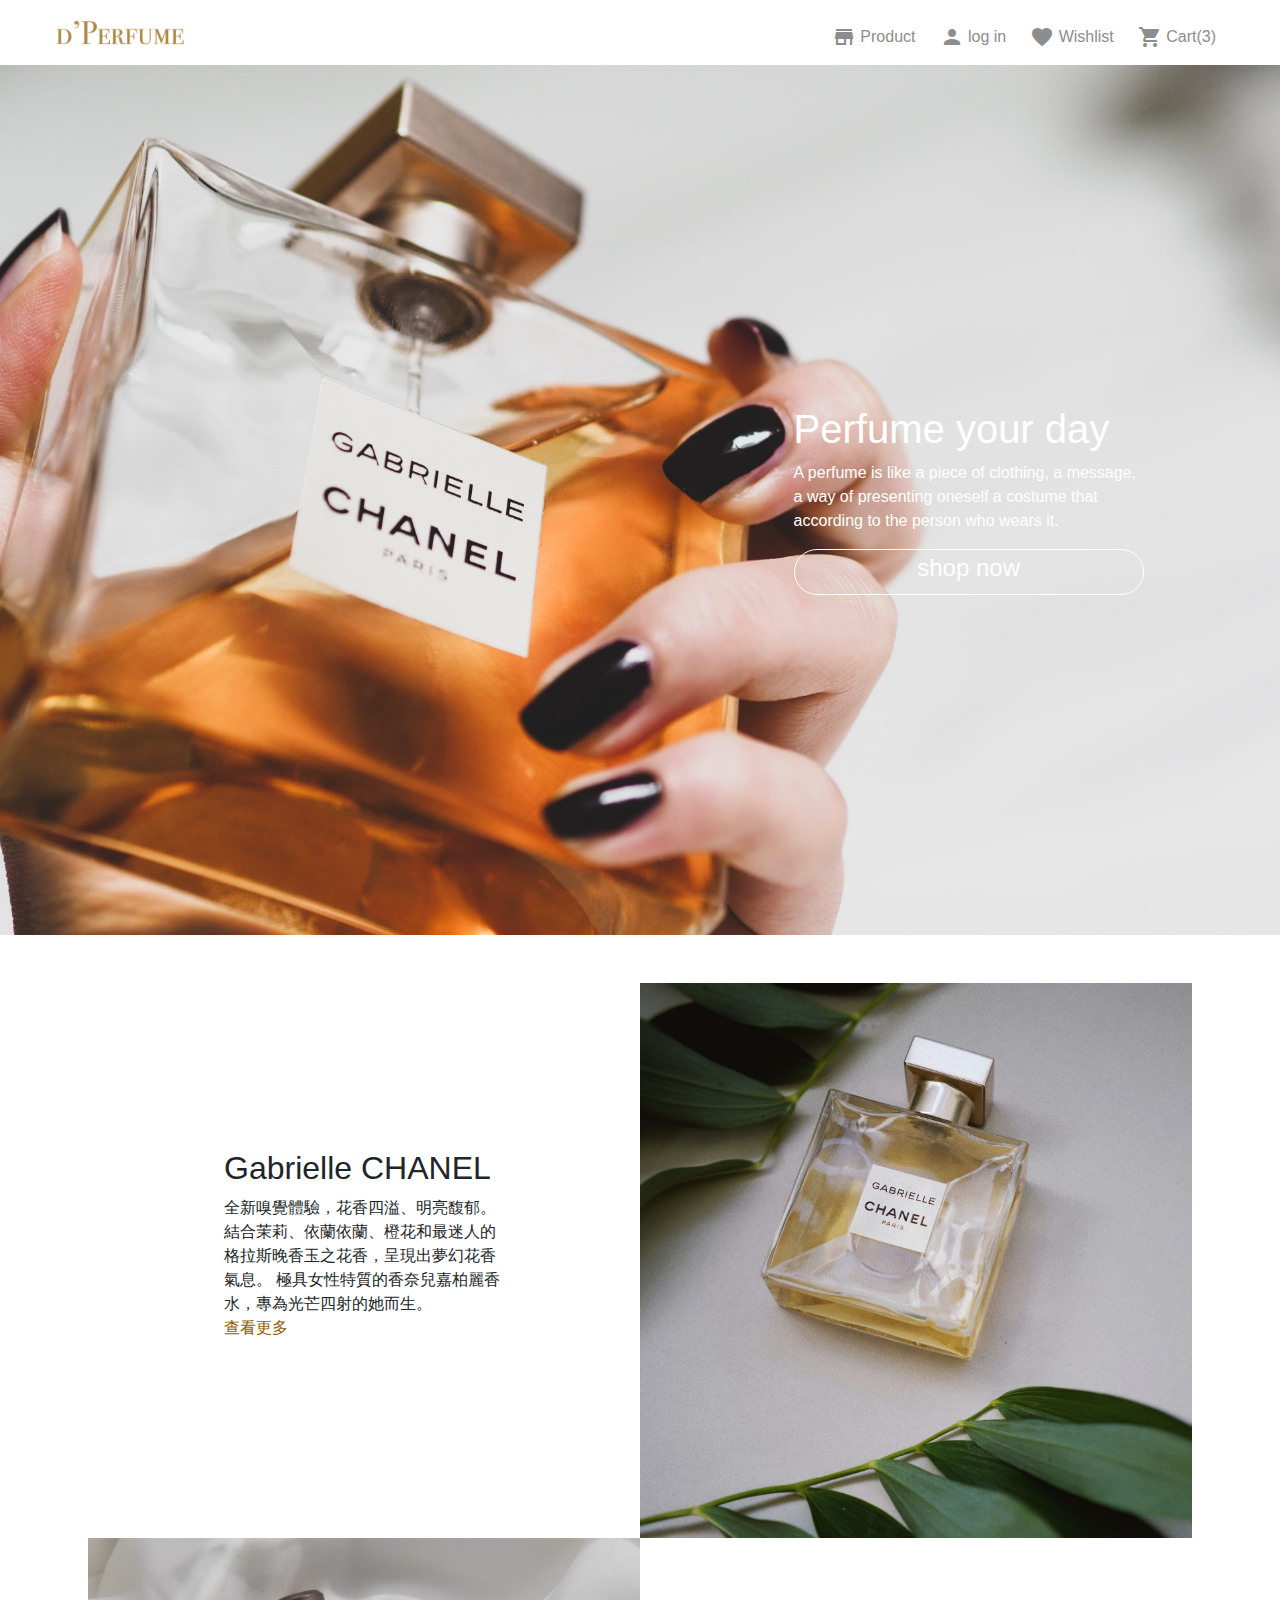
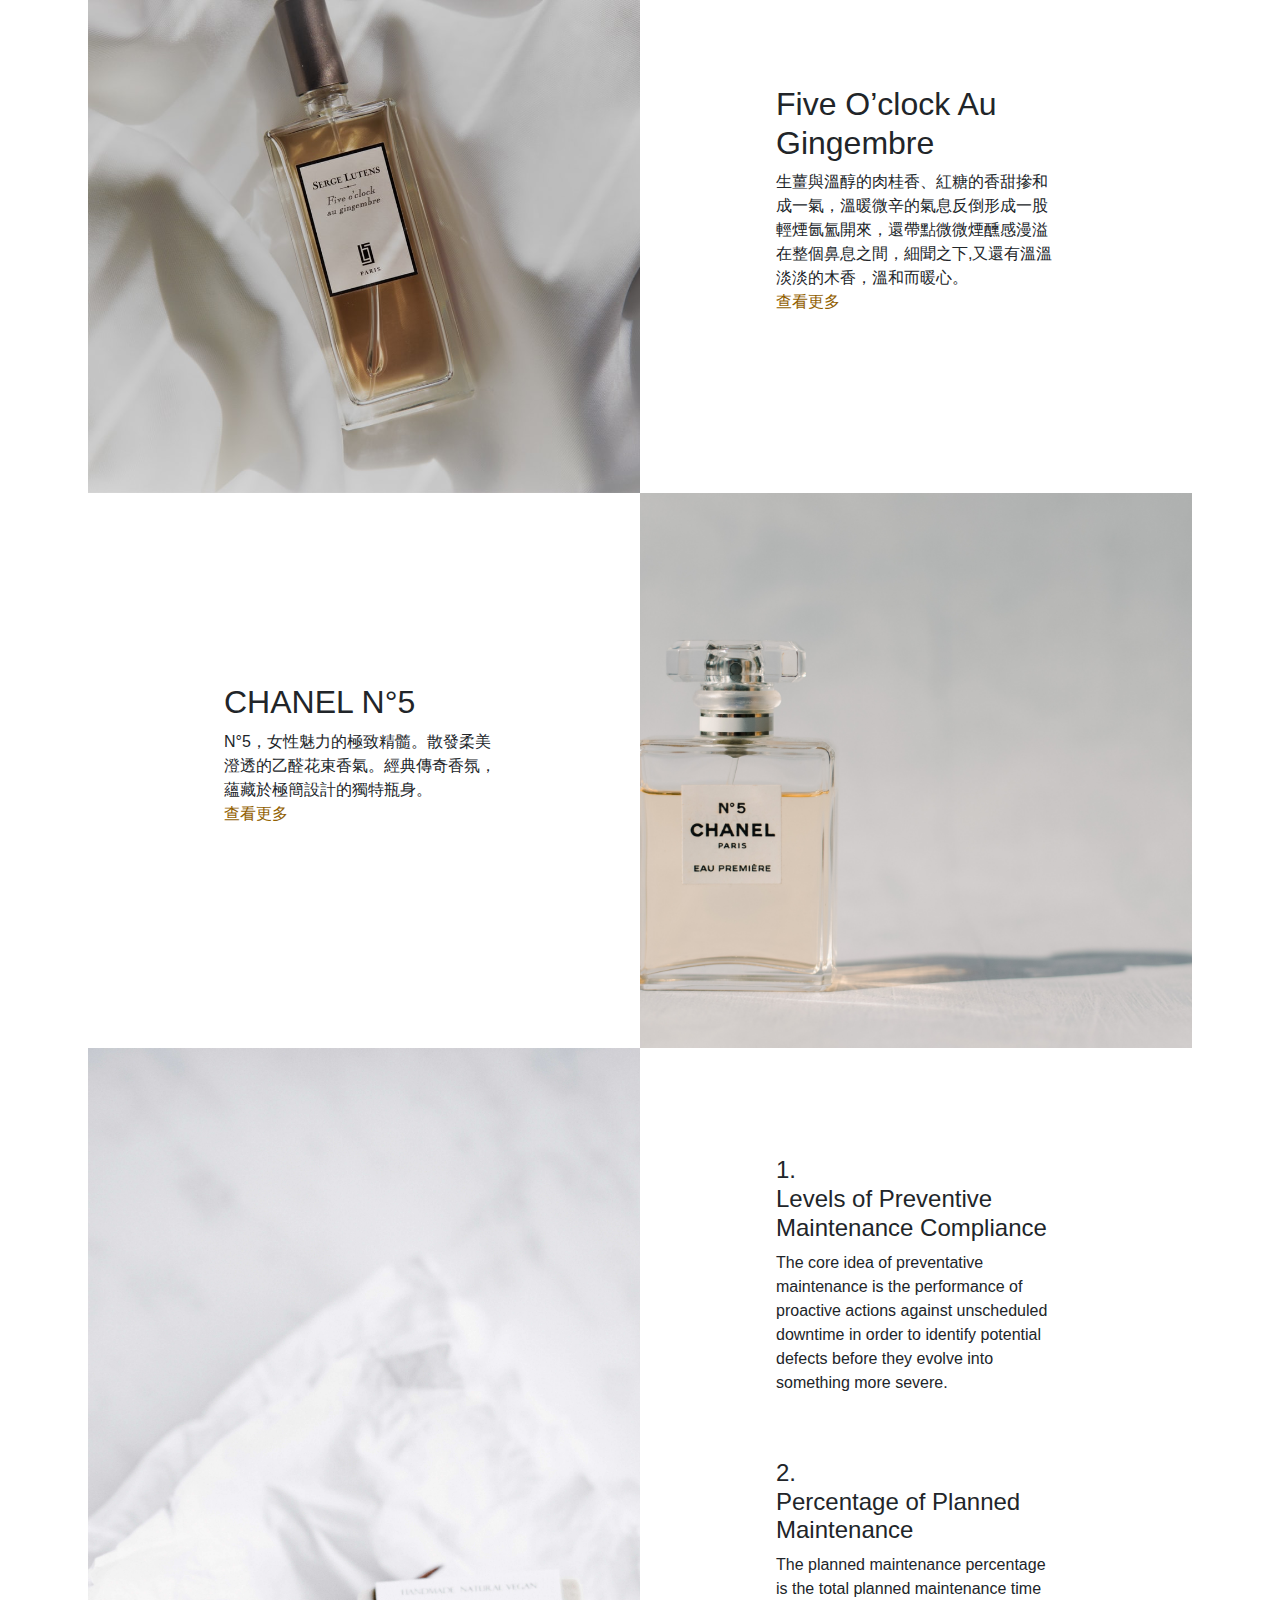
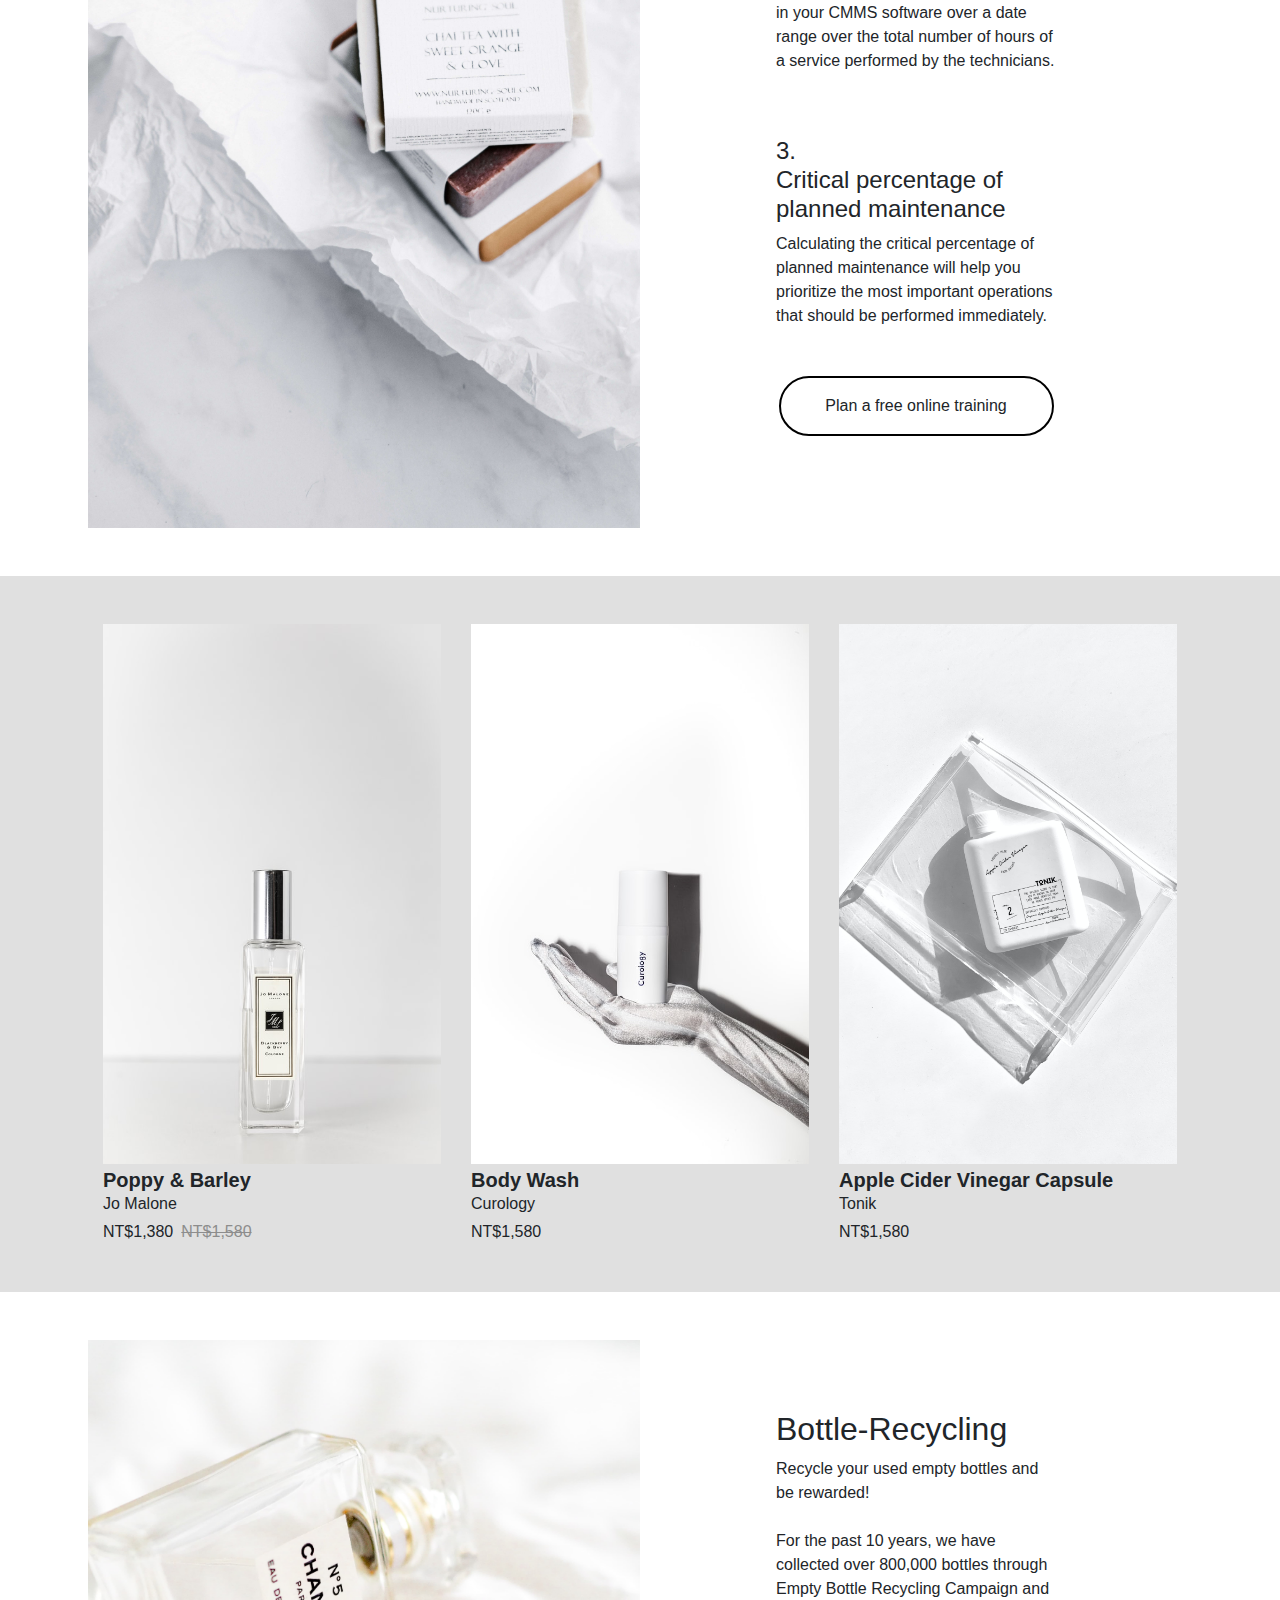
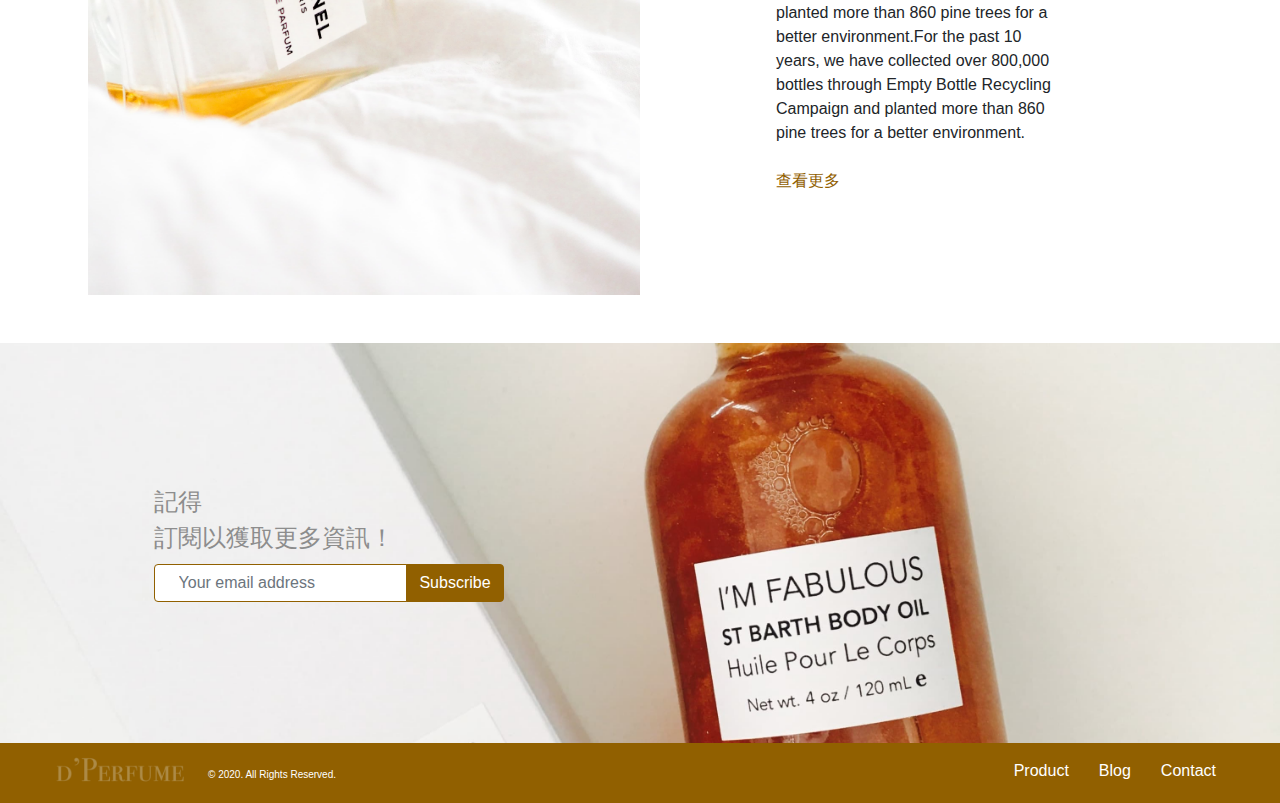
==== index.html @ cb07dda6 "a" ====
<!DOCTYPE html>
<html lang="en">
<head>
    <meta charset="UTF-8">
    <meta name="viewport" content="width=device-width, initial-scale=1.0">
    <link href="https://fonts.googleapis.com/icon?family=Material+Icons"rel="stylesheet">
    <link rel="stylesheet" href="css/all.min.css">
    <title>香水電商</title>
</head>
<body>
        <header>
        <div class="header d-flex justify-content-between align-items-center">
            <div class="logo ml-3">
                <a href="index.html"><img src="img/d’Perfume.png" alt=""></a>
            </div>
            <div class="pt-2 ">
                <div class="d_none">
                    <ul class="d-flex ">
                    <li class="mr-4">
                        <a class="text-secondary" href="product.html">
                            <span class="material-icons align-middle ">store</span>
                            <span class="align-middle">Product</span>
                      </a>
                    </li>
                    <li class="mr-4">
                        <a class="text-secondary" href="#">
                            <span class="material-icons align-middle ">person</span>
                            <span class="align-middle">log in</span>
                        </a>
                    </li>
                    <li class="mr-4">
                        <a class="text-secondary" href="#">
                            <span class="material-icons align-middle ">favorite</span>
                            <span class="align-middle">Wishlist</span>
                        </a>
                    </li>    
                    <li class="mr-4">
                        <a class="text-secondary" href="#">
                            <span class="material-icons align-middle ">shopping_cart</span>
                            <span class="align-middle">Cart(3)</span>
                        </a>
                    </li>
                </ul>
                </div>
                
                <div class="d_none_L ">
                <ul>
                    <li >
                        <a class="text-secondary position-relative d-block" href="#">
                            <span class="material-icons align-middle shoppingCar mr-2">shopping_cart</span>
                            <span class="number_3 badge badge-pill badge-primary font-weight-light mr-2">3</span>
                        </a>    
                    </li>       
                    <li>
                        <button class="mr-3 p-0 border-0"><span class="material-icons text-secondary">menu</span></button>    
                    </li>
                </ul>
               </div>
            </div>          
        </div>     
        </header>

        <main>
            <div class="banner d-flex align-items-center ">
                <div class="bannerContainer ">
                    <h1>Perfume your day</h1>
                    <p>A perfume is like a piece of clothing, a message, a way of presenting oneself a costume that according to the person who wears it.</p>
                    <div class="shopButton d-flex justify-content-center align-items-center mt-3"><p class="align-middle h4 ">shop now</p></div>
                </div>
                
            </div>
            <section>
                <ul class="row productContainer p-5">
                    <li class="row flex-column-reverse flex-md-row ">
                        <div class="d-flex col-md-6 align-items-md-center justify-content-md-center h_555 p-0">
                            <div class="flex-column productText mt-3 mb-5">
                                <h2>Gabrielle CHANEL</h2>
                                <p>全新嗅覺體驗，花香四溢、明亮馥郁。結合茉莉、依蘭依蘭、橙花和最迷人的格拉斯晚香玉之花香，呈現出夢幻花香氣息。 極具女性特質的香奈兒嘉柏麗香水，專為光芒四射的她而生。</p>
                                <a class="text-primary" href="#">查看更多</a>
                            </div>
                        </div>
                        <div class="col-md-6 align-items-md-center justify-content-md-center productPhoto h_555 pl-0 pr-0">
                            <img src="img/chanel.jpg" alt="">
                        </div>
                    </li>
                    <li class="row flex-column-reverse flex-md-row-reverse ">
                        <div class="d-flex col-md-6 align-items-md-center justify-content-md-center h_555 p-0">
                            <div class="flex-column productText mt-3 mb-5">
                                <h2>Five O’clock Au Gingembre</h2>
                                <p>生薑與溫醇的肉桂香、紅糖的香甜摻和成一氣，溫暖微辛的氣息反倒形成一股輕煙氤氳開來，還帶點微微煙醺感漫溢在整個鼻息之間，細聞之下,又還有溫溫淡淡的木香，溫和而暖心。</p>
                                <a class="text-primary" href="#">查看更多</a>
                            </div>
                        </div>
                        <div class="col-md-6 align-items-md-center justify-content-md-center productPhoto h_555 pl-0 pr-0">
                            <img src="img/gingembre.png" alt="">
                        </div>
                    </li>
                    <li class="row flex-column-reverse flex-md-row ">
                        <div class="d-flex col-md-6 align-items-md-center justify-content-md-center h_555 p-0">
                            <div class="flex-column productText mt-3 mb-5">
                                <h2>CHANEL N°5</h2>
                                <p>N°5，女性魅力的極致精髓。散發柔美澄透的乙醛花束香氣。經典傳奇香氛，蘊藏於極簡設計的獨特瓶身。</p>
                                <a class="text-primary" href="#">查看更多</a>
                            </div>
                        </div>
                        <div class="col-md-6 align-items-md-center justify-content-md-center productPhoto h_555 pl-0 pr-0">
                            <img src="img/N5.jpg" alt="">
                        </div>
                    </li>
                    <li class="row flex-column-reverse flex-md-row-reverse ">
                        <div class="d-flex col-md-6 align-items-md-center justify-content-md-center h_1080 p-0 flex-column">
                            <div class="flex-column productText mt-3 mb-5">
                                <h4>1.<br>Levels of Preventive Maintenance Compliance</h4>
                                <p>The core idea of preventative maintenance is the performance of proactive actions against unscheduled downtime in order to identify potential defects before they evolve into something more severe.</p>
                            </div>
                            <div class="flex-column productText mt-3 mb-5">
                                <h4>2.<br>Percentage of Planned Maintenance</h4>
                                <p>The planned maintenance percentage is the total planned maintenance time in your CMMS software over a date range over the total number of hours of a service performed by the technicians.</p>
                            </div>
                            <div class="flex-column productText mt-3 mb-5">
                                <h4>3.<br>Critical percentage of planned maintenance</h4>
                                <p>Calculating the critical percentage of planned maintenance will help you prioritize the most important operations that should be performed immediately.</p>
                            </div>
                            <div class="shopButtonBlack d-flex justify-content-center align-items-center mt-0 mt-mb-3"><p class="align-middle h8 m-3">Plan a free online training</p></div>
                        </div>
                        
                        <div class="col-md-6 align-items-md-center justify-content-md-center h_1080 pl-0 pr-0">
                            <img class="longPhoto" src="img/ee.jpg" alt="">
                        </div>
                        
                    </li>
                </ul>
            </section>
            <section class="bg-success">
                <div class="selectContainer wrap row justify-content-between">
                    <ul class="row justify-content-between align-items-center pt-5 pb-5 p-5">
                        <li class="col-12 col-md-4  d-flex flex-column align-items-left">
                            <img class="photo_md d-flex overHidden" src="img/photo-1530630458144-014709e10016.png" alt="">
                            <div class="align-items-left mt-2 mt-md-1 mb-3 mb-md-0">
                                <p class="font-weight-bold m-0 smProductTitle h5">Poppy & Barley</p>
                                <p>Jo Malone</p>
                                <p class="mt-1">NT$1,380<del class="line-through text-secondary ml-2">NT$1,580</del></p>
                            </div>
                            
                        </li>
                        <li class="col-12 col-md-4  d-flex flex-column align-items-left">
                            <img class="photo_md d-flex overHidden" src="img/photo-1556228720-da4e85f25e15.png" alt="">
                            <div class="align-items-left mt-2 mt-md-1 mb-3 mb-md-0">
                                <p class="font-weight-bold m-0 smProductTitle h5">Body Wash</p>
                                <p>Curology</p>
                                <p class="mt-1">NT$1,580</p>
                            </div>
                            
                        </li>
                        <li class="col-12 col-md-4  d-flex flex-column align-items-left">
                            <img class="photo_md d-flex overHidden" src="img/index8.jpg" alt="">
                            <div class="align-items-left mt-2 mt-md-1 mb-3 mb-md-0">
                                <p class="text-nowrap font-weight-bold m-0 smProductTitle h5">Apple Cider Vinegar Capsule</p>
                                <p>Tonik</p>
                                <p class="mt-1">NT$1,580</p>
                            </div>
                            
                        </li>
                        
                    </ul>

                </div>
            </section>
            <section>
                <ul class="row productContainer p-5">
                    
                    <li class="row flex-column-reverse flex-md-row-reverse ">
                        <div class="d-flex col-md-6 align-items-md-center justify-content-md-center h_555 p-0">
                            <div class="flex-column productText mt-3 mb-5">
                                <h2>Bottle-Recycling</h2>
                                <p>Recycle your used empty bottles and be rewarded!</p>
                                <br>
                                <p>For the past 10 years, we have collected over 800,000 bottles through Empty Bottle Recycling Campaign and planted more than 860 pine trees for a better environment.For the past 10 years, we have collected over 800,000 bottles through Empty Bottle Recycling Campaign and planted more than 860 pine trees for a better environment.</p>
                                <br>
                                <a class="text-primary " href="#">查看更多</a>
                            </div>
                        </div>
                        <div class="col-md-6 align-items-md-center justify-content-md-center h_555 pl-0 pr-0">
                            <img src="img/index9.jpg" alt="">
                            
                        </div>
                    </li>
                    
                </ul>
            </section>
            <div class="bannerFooter d-flex align-items-center ">
                <div class="bannerContainerFooter ">
                    <p class="h4 text-secondary h2_sm">記得 <br>訂閱以獲取更多資訊！</p>
                    <div class="input-group">
                                <input type="text" class="form-control py-4 py-md-2 px-4 text-secondary  border-primary" placeholder="Your email address">
                                <div class="input-group-append">
                                    <button class="btn btn-primary " type="button">Subscribe</button>
                                </div>
                    </div>
                    
                </div>
                
            </div>
            
        </main>





        <footer>
            <div class="footer bg-primary pt-2">
                <div class="wrap d-flex justify-content-between">
                    <div class="footerLogo d-flex align-items-center ml-3 sm_between">
                        <img class="align-middle" src="img/d’Perfume.png" alt="">
                        <p class="copyright ml-4 font-weight-light pt-2 mr-sm-3 mr-3 mr-md-0">© 2020. All Rights Reserved.</p>
                    </div>
                        <div class="footerList mr-4 pt-2">
                        <ul class="d-flex">
                            <li>Product</li>
                            <li>Blog</li>
                            <li>Contact</li>
                    </ul>
                    </div>
                </div>
                
            </div>
        </footer> 
    
    
    <script src="https://code.jquery.com/jquery-3.3.1.slim.min.js" integrity="sha384-q8i/X+965DzO0rT7abK41JStQIAqVgRVzpbzo5smXKp4YfRvH+8abtTE1Pi6jizo" crossorigin="anonymous"></script>
    <script src="https://cdnjs.cloudflare.com/ajax/libs/popper.js/1.14.6/umd/popper.min.js" integrity="sha384-wHAiFfRlMFy6i5SRaxvfOCifBUQy1xHdJ/yoi7FRNXMRBu5WHdZYu1hA6ZOblgut" crossorigin="anonymous"></script>
    <script src="https://stackpath.bootstrapcdn.com/bootstrap/4.2.1/js/bootstrap.min.js" integrity="sha384-B0UglyR+jN6CkvvICOB2joaf5I4l3gm9GU6Hc1og6Ls7i6U/mkkaduKaBhlAXv9k" crossorigin="anonymous"></script>
</body>
</html>
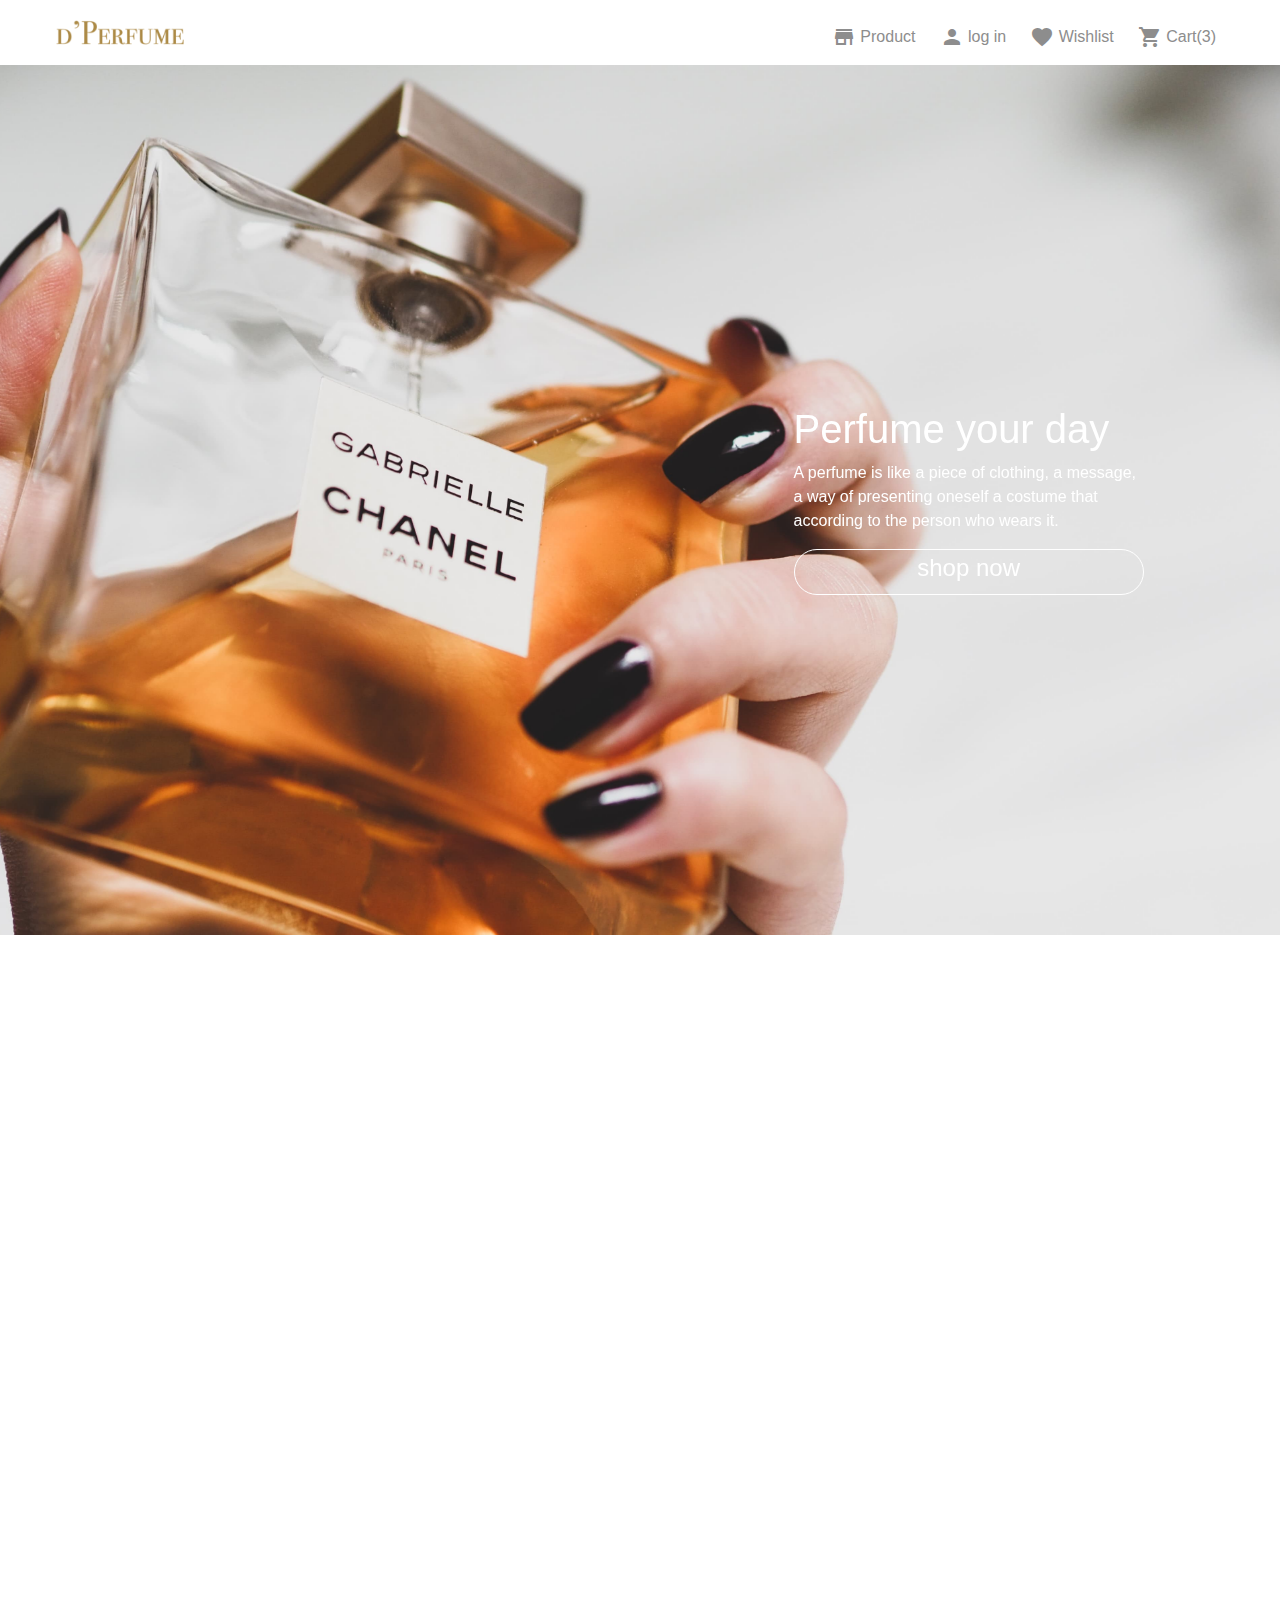
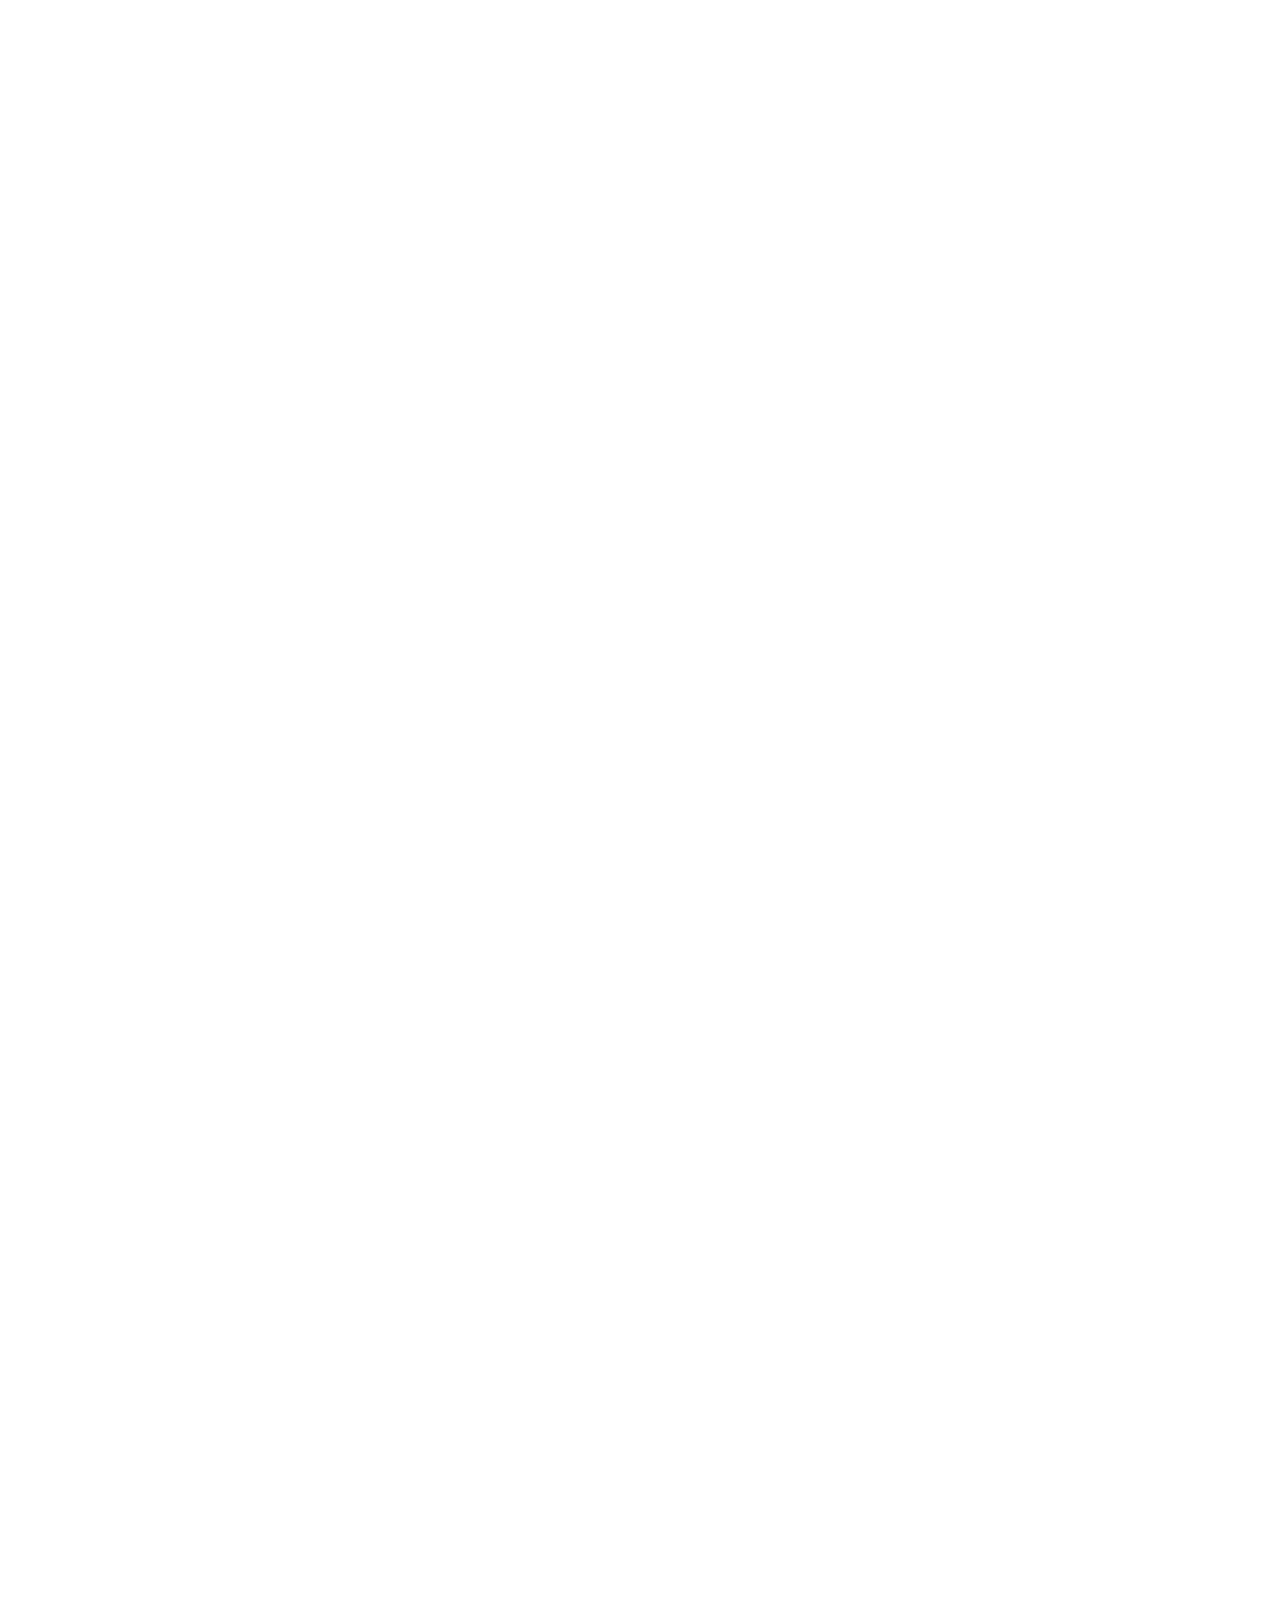
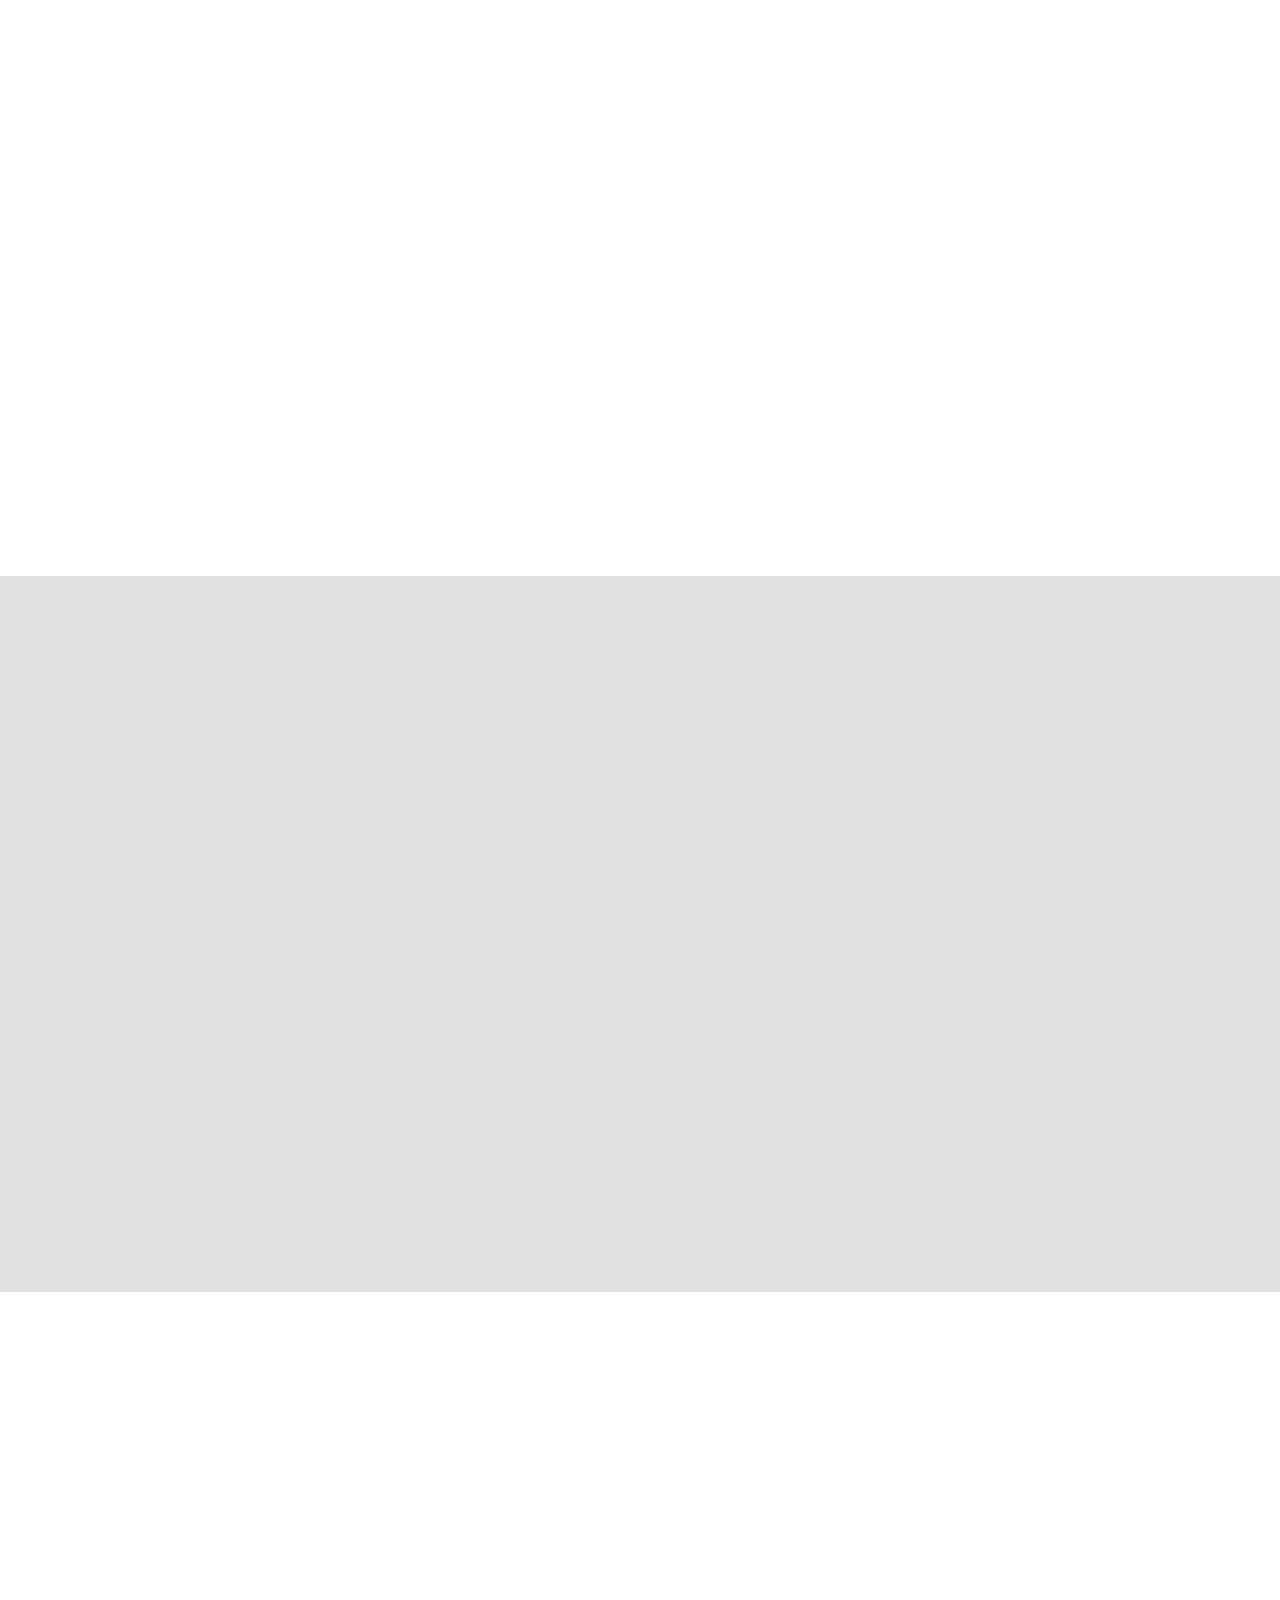
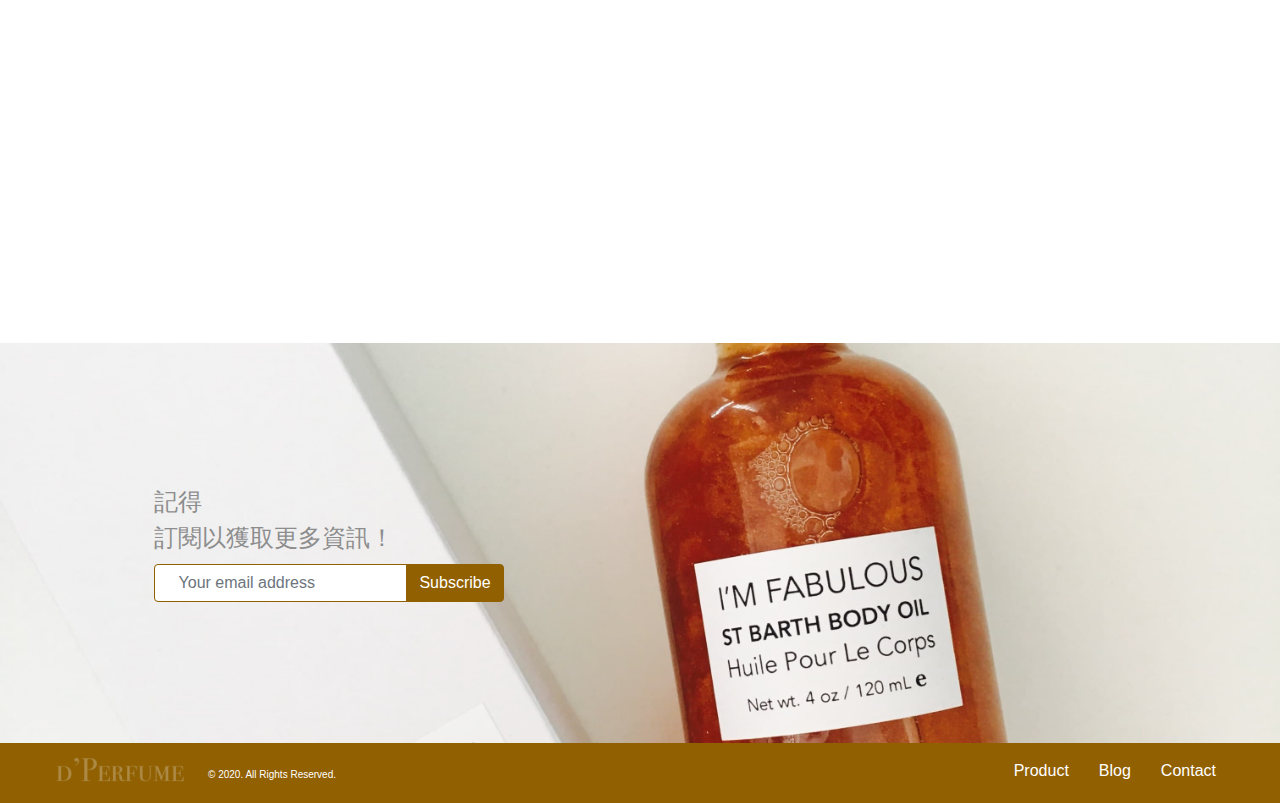
==== commit 8f4123fe: "week7" ====
--- a/index.html
+++ b/index.html
@@ -10,7 +10,7 @@
 <body>
         <header>
         <div class="header d-flex justify-content-between align-items-center">
-            <div class="logo ml-3">
+            <div class="logo ml-3 ">
                 <a href="index.html"><img src="img/d’Perfume.png" alt=""></a>
             </div>
             <div class="pt-2 ">
@@ -62,7 +62,7 @@
 
         <main>
             <div class="banner d-flex align-items-center ">
-                <div class="bannerContainer ">
+                <div class="bannerContainer " data-aos="fade-up">
                     <h1>Perfume your day</h1>
                     <p>A perfume is like a piece of clothing, a message, a way of presenting oneself a costume that according to the person who wears it.</p>
                     <div class="shopButton d-flex justify-content-center align-items-center mt-3"><p class="align-middle h4 ">shop now</p></div>
@@ -71,7 +71,7 @@
             </div>
             <section>
                 <ul class="row productContainer p-5">
-                    <li class="row flex-column-reverse flex-md-row ">
+                    <li class="row flex-column-reverse flex-md-row " data-aos="fade-up">
                         <div class="d-flex col-md-6 align-items-md-center justify-content-md-center h_555 p-0">
                             <div class="flex-column productText mt-3 mb-5">
                                 <h2>Gabrielle CHANEL</h2>
@@ -83,7 +83,7 @@
                             <img src="img/chanel.jpg" alt="">
                         </div>
                     </li>
-                    <li class="row flex-column-reverse flex-md-row-reverse ">
+                    <li class="row flex-column-reverse flex-md-row-reverse "data-aos="fade-up">
                         <div class="d-flex col-md-6 align-items-md-center justify-content-md-center h_555 p-0">
                             <div class="flex-column productText mt-3 mb-5">
                                 <h2>Five O’clock Au Gingembre</h2>
@@ -95,7 +95,7 @@
                             <img src="img/gingembre.png" alt="">
                         </div>
                     </li>
-                    <li class="row flex-column-reverse flex-md-row ">
+                    <li class="row flex-column-reverse flex-md-row " data-aos="fade-up">
                         <div class="d-flex col-md-6 align-items-md-center justify-content-md-center h_555 p-0">
                             <div class="flex-column productText mt-3 mb-5">
                                 <h2>CHANEL N°5</h2>
@@ -107,7 +107,7 @@
                             <img src="img/N5.jpg" alt="">
                         </div>
                     </li>
-                    <li class="row flex-column-reverse flex-md-row-reverse ">
+                    <li class="row flex-column-reverse flex-md-row-reverse " data-aos="fade-up">
                         <div class="d-flex col-md-6 align-items-md-center justify-content-md-center h_1080 p-0 flex-column">
                             <div class="flex-column productText mt-3 mb-5">
                                 <h4>1.<br>Levels of Preventive Maintenance Compliance</h4>
@@ -132,7 +132,7 @@
                 </ul>
             </section>
             <section class="bg-success">
-                <div class="selectContainer wrap row justify-content-between">
+                <div class="selectContainer wrap row justify-content-between" data-aos="fade-up">
                     <ul class="row justify-content-between align-items-center pt-5 pb-5 p-5">
                         <li class="col-12 col-md-4  d-flex flex-column align-items-left">
                             <img class="photo_md d-flex overHidden" src="img/photo-1530630458144-014709e10016.png" alt="">
@@ -167,7 +167,7 @@
                 </div>
             </section>
             <section>
-                <ul class="row productContainer p-5">
+                <ul class="row productContainer p-5" data-aos="fade-up">
                     
                     <li class="row flex-column-reverse flex-md-row-reverse ">
                         <div class="d-flex col-md-6 align-items-md-center justify-content-md-center h_555 p-0">
@@ -231,5 +231,31 @@
     <script src="https://code.jquery.com/jquery-3.3.1.slim.min.js" integrity="sha384-q8i/X+965DzO0rT7abK41JStQIAqVgRVzpbzo5smXKp4YfRvH+8abtTE1Pi6jizo" crossorigin="anonymous"></script>
     <script src="https://cdnjs.cloudflare.com/ajax/libs/popper.js/1.14.6/umd/popper.min.js" integrity="sha384-wHAiFfRlMFy6i5SRaxvfOCifBUQy1xHdJ/yoi7FRNXMRBu5WHdZYu1hA6ZOblgut" crossorigin="anonymous"></script>
     <script src="https://stackpath.bootstrapcdn.com/bootstrap/4.2.1/js/bootstrap.min.js" integrity="sha384-B0UglyR+jN6CkvvICOB2joaf5I4l3gm9GU6Hc1og6Ls7i6U/mkkaduKaBhlAXv9k" crossorigin="anonymous"></script>
+    <link rel="stylesheet" href="https://unpkg.com/aos@next/dist/aos.css" />
+    <script src="https://unpkg.com/aos@next/dist/aos.js"></script>
+    <script>
+     AOS.init({
+  // Global settings:
+  disable: false, // accepts following values: 'phone', 'tablet', 'mobile', boolean, expression or function
+  startEvent: 'DOMContentLoaded', // name of the event dispatched on the document, that AOS should initialize on
+  initClassName: 'aos-init', // class applied after initialization
+  animatedClassName: 'aos-animate', // class applied on animation
+  useClassNames: false, // if true, will add content of `data-aos` as classes on scroll
+  disableMutationObserver: false, // disables automatic mutations' detections (advanced)
+  debounceDelay: 50, // the delay on debounce used while resizing window (advanced)
+  throttleDelay: 99, // the delay on throttle used while scrolling the page (advanced)
+  
+
+  // Settings that can be overridden on per-element basis, by `data-aos-*` attributes:
+  offset: 120, // offset (in px) from the original trigger point
+  delay: 0, // values from 0 to 3000, with step 50ms
+  duration: 800, // values from 0 to 3000, with step 50ms
+  easing: 'ease', // default easing for AOS animations
+  once: true, // whether animation should happen only once - while scrolling down
+  mirror: false, // whether elements should animate out while scrolling past them
+  anchorPlacement: 'top-bottom', // defines which position of the element regarding to window should trigger the animation
+
+});
+    </script>
 </body>
 </html>